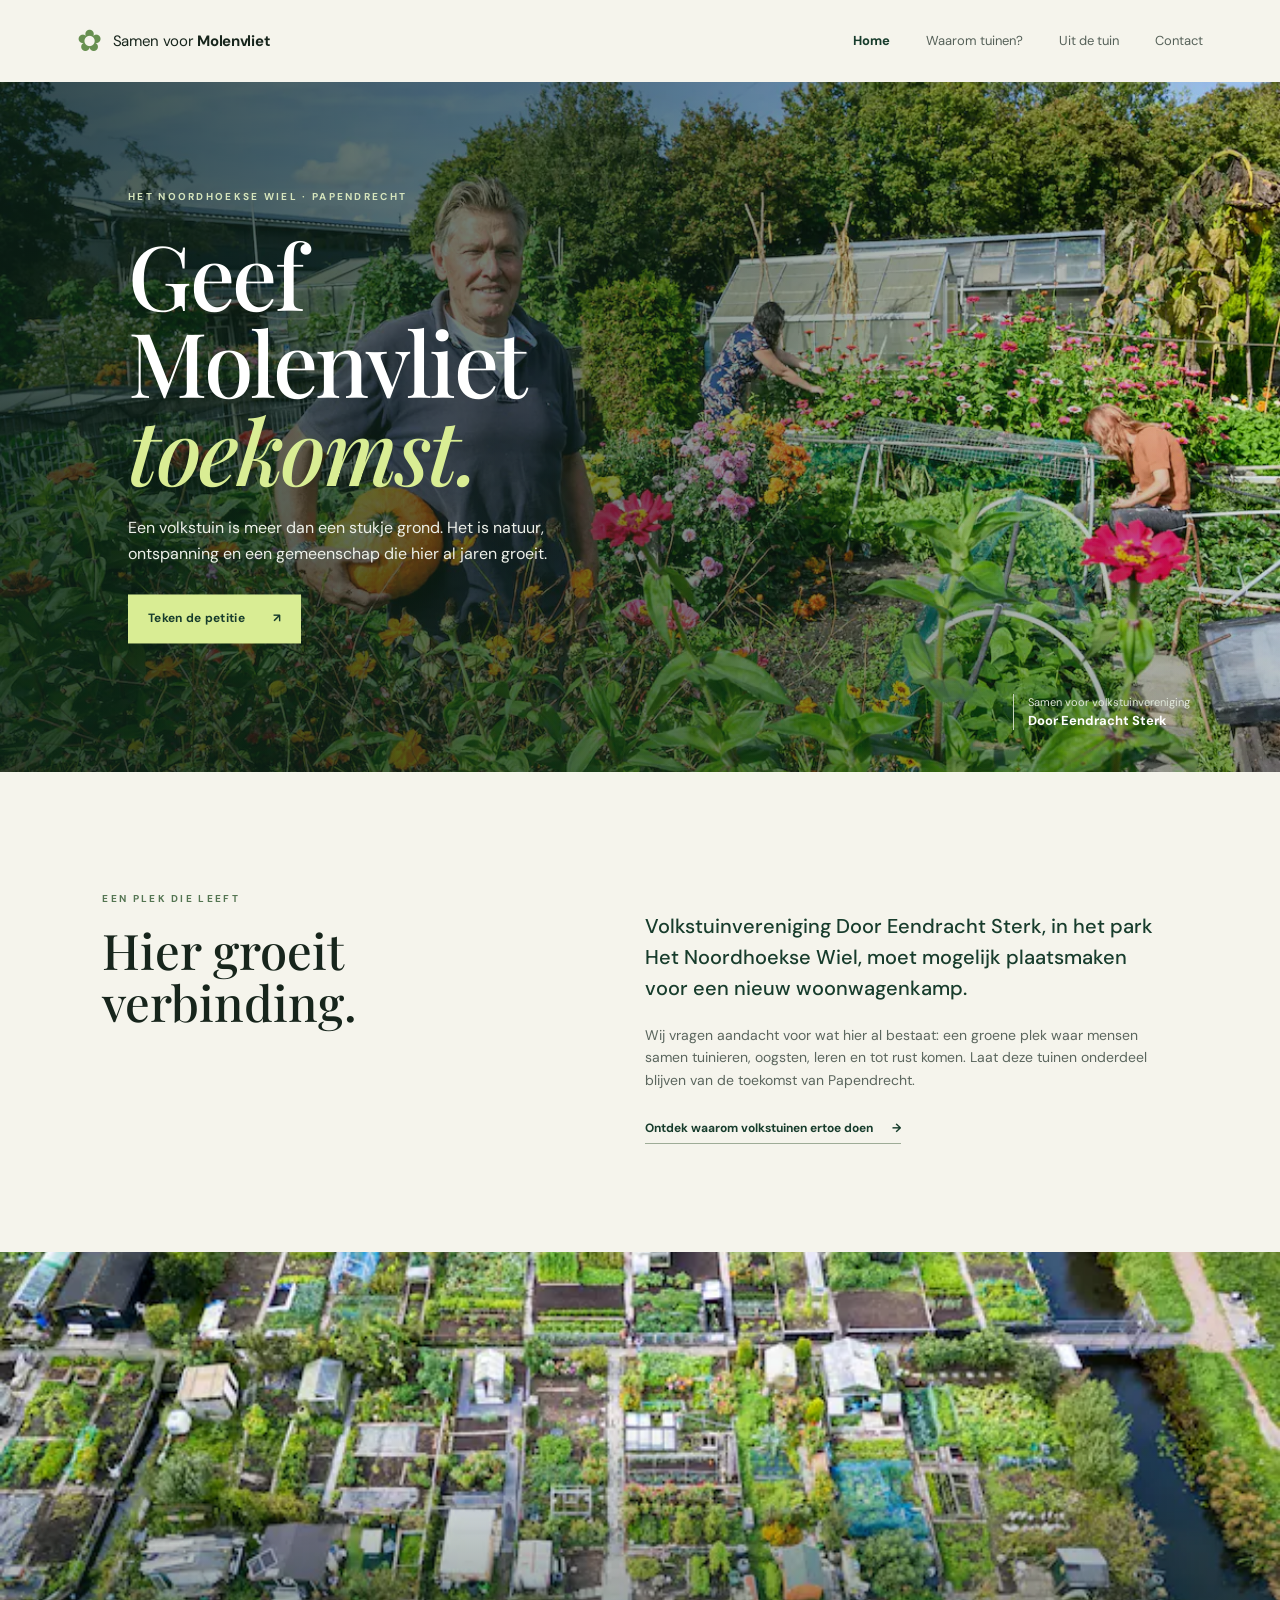
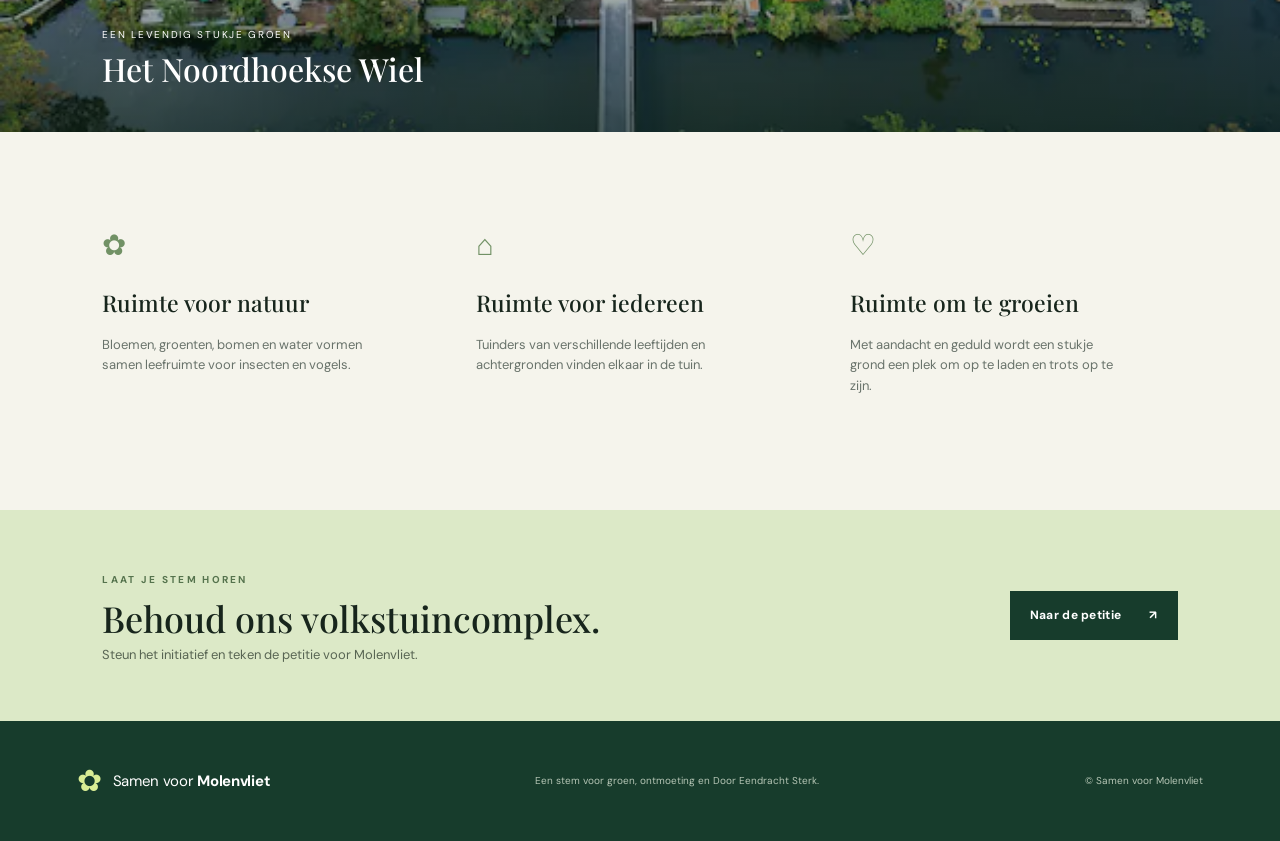
==== index.html @ 22848668 "Add files via upload" ====
<!doctype html>
<html lang="nl">
<head>
<meta charset="utf-8"><meta name="viewport" content="width=device-width,initial-scale=1">
<meta name="description" content="Samen voor Molenvliet: steun volkstuinvereniging Door Eendracht Sterk en het groene hart van het Noordhoekse Wiel.">
<title>Samen voor Molenvliet — Geef de tuinen toekomst</title><link rel="stylesheet" href="style.css">
</head>
<body>
<header class="site-header"><a class="brand" href="index.html"><span class="brand-mark">✿</span><span>Samen voor <b>Molenvliet</b></span></a><button class="menu-toggle" aria-label="Menu openen" aria-expanded="false">☰</button><nav class="nav"><a class="active" href="index.html">Home</a><a href="waarom.html">Waarom tuinen?</a><a href="verhalen.html">Uit de tuin</a><a href="contact.html">Contact</a></nav></header>
<main>
<section class="hero"><img class="hero-img" src="assets/tuinieren-samen.webp" alt="Tuinders werken tussen de bloemen en groenten in Molenvliet"><div class="hero-shade"></div><div class="hero-copy"><span class="eyebrow">Het Noordhoekse Wiel · Papendrecht</span><h1>Geef Molenvliet<br><em>toekomst.</em></h1><p>Een volkstuin is meer dan een stukje grond. Het is natuur, ontspanning en een gemeenschap die hier al jaren groeit.</p><a class="button button-lime" href="https://petities.nl/petities/behoud-ons-volkstuincomplex-molenvliet-in-papendrecht" target="_blank" rel="noopener">Teken de petitie <span>↗</span></a></div><div class="hero-note">Samen voor volkstuinvereniging<br><strong>Door Eendracht Sterk</strong></div></section>
<section class="intro section-wrap"><div><span class="eyebrow green">Een plek die leeft</span><h2>Hier groeit<br>verbinding.</h2></div><div class="intro-text"><p class="lead">Volkstuinvereniging Door Eendracht Sterk, in het park Het Noordhoekse Wiel, moet mogelijk plaatsmaken voor een nieuw woonwagenkamp.</p><p>Wij vragen aandacht voor wat hier al bestaat: een groene plek waar mensen samen tuinieren, oogsten, leren en tot rust komen. Laat deze tuinen onderdeel blijven van de toekomst van Papendrecht.</p><a class="text-link" href="waarom.html">Ontdek waarom volkstuinen ertoe doen <span>→</span></a></div></section>
<section class="photo-band"><img src="assets/volkstuinen-luchtfoto.webp" alt="Luchtfoto van volkstuinen langs het water"><div class="photo-caption"><span>Een levendig stukje groen</span><strong>Het Noordhoekse Wiel</strong></div></section>
<section class="values section-wrap"><div class="value-card"><span class="value-icon">✿</span><h3>Ruimte voor natuur</h3><p>Bloemen, groenten, bomen en water vormen samen leefruimte voor insecten en vogels.</p></div><div class="value-card"><span class="value-icon">⌂</span><h3>Ruimte voor iedereen</h3><p>Tuinders van verschillende leeftijden en achtergronden vinden elkaar in de tuin.</p></div><div class="value-card"><span class="value-icon">♡</span><h3>Ruimte om te groeien</h3><p>Met aandacht en geduld wordt een stukje grond een plek om op te laden en trots op te zijn.</p></div></section>
<section class="petition-strip"><div><span class="eyebrow">Laat je stem horen</span><h2>Behoud ons volkstuincomplex.</h2><p>Steun het initiatief en teken de petitie voor Molenvliet.</p></div><a class="button button-dark" href="https://petities.nl/petities/behoud-ons-volkstuincomplex-molenvliet-in-papendrecht" target="_blank" rel="noopener">Naar de petitie <span>↗</span></a></section>
</main><footer class="footer"><a class="brand" href="index.html"><span class="brand-mark">✿</span><span>Samen voor <b>Molenvliet</b></span></a><p>Een stem voor groen, ontmoeting en Door Eendracht Sterk.</p><span>© Samen voor Molenvliet</span></footer><script src="script.js"></script></body></html>
---- style.css ----
@import url('https://fonts.googleapis.com/css2?family=DM+Sans:wght@400;500;600;700&family=Playfair+Display:ital,wght@0,500;0,600;0,700;1,500;1,600&display=swap');
:root{--forest:#173c2c;--green:#426a4b;--lime:#d9ed94;--cream:#f5f4ec;--ink:#17251c;--muted:#667167;--white:#fff}*{box-sizing:border-box}html{scroll-behavior:smooth}body{margin:0;background:var(--cream);color:var(--ink);font-family:'DM Sans',sans-serif;line-height:1.6}a{color:inherit;text-decoration:none}.site-header{height:82px;display:flex;align-items:center;justify-content:space-between;padding:0 max(6vw,24px);background:var(--cream);position:relative;z-index:5}.brand{display:flex;align-items:center;gap:11px;font-size:15px;letter-spacing:-.3px}.brand b{font-weight:700}.brand-mark{color:#689051;font-size:30px;line-height:1}.nav{display:flex;gap:36px;align-items:center}.nav a{font-size:13px;color:#566159;transition:color .2s}.nav a:hover,.nav a.active{color:var(--forest);font-weight:700}.menu-toggle{display:none;border:0;background:none;font-size:24px;color:var(--forest)}.hero{height:min(690px,78vw);min-height:560px;position:relative;color:#fff;overflow:hidden}.hero-img,.hero-shade{position:absolute;inset:0;width:100%;height:100%;object-fit:cover}.hero-img{object-position:center 43%}.hero-shade{background:linear-gradient(90deg,rgba(12,34,24,.77) 0%,rgba(17,40,27,.55) 45%,rgba(13,30,21,.06) 100%),linear-gradient(0deg,rgba(11,29,21,.28),transparent 50%)}.hero-copy{position:absolute;left:max(10vw,36px);top:50%;transform:translateY(-53%);max-width:565px}.eyebrow{text-transform:uppercase;letter-spacing:2.3px;font-size:10px;font-weight:700;color:#d6e5bd}.eyebrow.green{color:#547552}.hero h1,.page-hero h1,.simple-heading h1,.contact-hero h1{font-family:'Playfair Display',serif;font-weight:500;font-size:clamp(56px,7vw,92px);line-height:.98;letter-spacing:-2.4px;margin:22px 0}.hero h1 em,.page-hero h1 em,.contact-hero h1 em{color:var(--lime);font-weight:500}.hero-copy p{font-size:16px;max-width:430px;color:#edf0e9;margin:0 0 28px}.button{display:inline-flex;align-items:center;justify-content:center;gap:28px;padding:15px 20px;font-size:12px;font-weight:700;letter-spacing:.3px;transition:transform .2s,background .2s}.button:hover{transform:translateY(-2px)}.button-lime{background:var(--lime);color:var(--forest)}.button-lime:hover{background:#e7f5b5}.button-dark{background:var(--forest);color:#fff}.button-dark:hover{background:#28583e}.hero-note{position:absolute;right:7vw;bottom:42px;font-size:11px;line-height:1.5;color:#e1e9db;border-left:1px solid #c9d5bd;padding-left:14px}.hero-note strong{font-size:13px;color:white}.section-wrap{width:min(1080px,84%);margin:0 auto}.intro{display:grid;grid-template-columns:.9fr 1.1fr;gap:10%;padding-top:112px;padding-bottom:108px}.intro h2,.petition-strip h2,.contact-box h2{font-family:'Playfair Display',serif;font-size:49px;line-height:1.07;font-weight:500;margin:14px 0}.intro-text{padding-top:7px;max-width:520px}.intro-text p{font-size:14px;color:#5b665e}.intro-text .lead{font-size:20px;line-height:1.55;color:var(--forest);font-weight:500}.text-link{display:inline-block;margin-top:14px;border-bottom:1px solid #9eac97;padding-bottom:5px;color:var(--forest);font-size:12px;font-weight:700}.text-link span{margin-left:16px}.photo-band{height:480px;position:relative;overflow:hidden}.photo-band img{width:100%;height:100%;object-fit:cover;object-position:center 53%}.photo-band:after{content:'';position:absolute;inset:35% 0 0;background:linear-gradient(0deg,rgba(11,35,23,.64),transparent)}.photo-caption{position:absolute;z-index:1;bottom:38px;left:8%;color:#fff;display:flex;flex-direction:column}.photo-caption span{text-transform:uppercase;letter-spacing:1.7px;font-size:10px}.photo-caption strong{font-family:'Playfair Display',serif;font-size:32px;font-weight:500}.values{display:grid;grid-template-columns:repeat(3,1fr);gap:46px;padding-top:90px;padding-bottom:100px}.value-icon{font-size:29px;color:#719165}.value-card h3{font-family:'Playfair Display',serif;font-size:23px;font-weight:500;margin:16px 0 6px}.value-card p{font-size:13px;color:#69736b;max-width:280px}.petition-strip{background:#dce9c7;padding:55px max(calc((100% - 1080px)/2),8%);display:flex;align-items:center;justify-content:space-between;gap:30px}.petition-strip .eyebrow{color:#55734d}.petition-strip h2{font-size:36px;margin:8px 0}.petition-strip p{font-size:13px;color:#586553;margin:0}.footer{min-height:120px;background:#173c2c;color:#e4ebdf;display:flex;align-items:center;justify-content:space-between;padding:28px max(6vw,24px);gap:22px}.footer .brand{color:#fff}.footer .brand-mark{color:var(--lime)}.footer p,.footer>span{font-size:10px;color:#b6c6b6}.page-hero,.contact-hero{min-height:480px;background:#e6ecd9;display:grid;grid-template-columns:1fr 1fr;align-items:center;padding:55px max(8vw,40px);gap:8%}.page-hero>div,.contact-hero>div{max-width:480px}.page-hero h1,.contact-hero h1{font-size:64px;color:var(--forest);margin:18px 0}.page-hero h1 em,.contact-hero h1 em{color:#6d8a5e}.page-hero p,.contact-hero p{color:#526253;font-size:15px;max-width:410px}.page-hero img,.contact-hero img{width:100%;height:365px;object-fit:cover}.reasons{padding-top:45px;padding-bottom:75px}.reason{display:grid;grid-template-columns:55px 1fr 35%;align-items:center;gap:32px;border-bottom:1px solid #d9ddd1;padding:33px 0}.reason>span{font-family:'Playfair Display',serif;color:#719165;font-size:22px;align-self:start;padding-top:6px}.reason h2{font-family:'Playfair Display',serif;font-weight:500;font-size:27px;margin:0 0 8px}.reason p{font-size:13px;color:#657067;max-width:520px;margin:0}.reason img{width:100%;height:170px;object-fit:cover}.simple-heading{text-align:center;padding:82px 20px 40px}.simple-heading h1{font-size:64px;color:var(--forest);margin:12px 0}.simple-heading p{max-width:550px;margin:0 auto;color:#657067;font-size:14px}.insta-grid{display:grid;grid-template-columns:1fr 1fr;gap:28px;padding-top:24px;padding-bottom:28px}.insta-card{background:white;box-shadow:0 10px 35px rgba(22,48,31,.07);padding:18px}.insta-head{display:flex;align-items:center;gap:12px;margin-bottom:14px}.insta-icon{font-size:30px;color:#719165}.insta-head div{display:flex;flex-direction:column;flex:1}.insta-head strong{font-size:12px}.insta-head div span{font-size:10px;color:#788279}.insta-head>a{color:#57734e;font-size:18px}.insta-card iframe{width:100%;height:430px;border:0;background:#f4f5f0}.insta-link{display:block;text-align:center;padding-top:12px;color:#4d7047;font-size:11px;font-weight:700}.feed-note{text-align:center;color:#768076;font-size:11px;margin:10px auto 44px;padding:0 20px}.photo-band.short{height:340px}.contact-hero{background:#e8eddd}.contact-hero img{height:390px}.contact-content{display:grid;grid-template-columns:1fr 1fr;gap:25px;padding-top:72px;padding-bottom:72px}.contact-box{background:#fff;padding:36px 38px;min-height:280px}.contact-box h2{font-size:35px}.contact-box p{font-size:13px;color:#69736b;max-width:390px}.contact-box .text-link{display:block;width:max-content}.contact-dark{background:var(--forest);color:#fff}.contact-dark .eyebrow{color:var(--lime)}.contact-dark p{color:#c7d3c9;margin-bottom:23px}.map-note{background:#e5ebdc;padding:28px 8%;display:flex;align-items:center;gap:16px;color:var(--forest)}.map-note>span{font-size:30px;color:#719165}.map-note strong{font-size:13px}.map-note p{font-size:11px;color:#68756a;margin:3px 0 0}
@media(max-width:760px){.site-header{height:70px;padding:0 22px}.menu-toggle{display:block}.nav{display:none;position:absolute;top:70px;left:0;right:0;background:var(--cream);padding:18px 22px 24px;flex-direction:column;align-items:flex-start;gap:18px;box-shadow:0 12px 15px #17251c12}.nav.open{display:flex}.hero{min-height:610px;height:calc(100svh - 70px);max-height:760px}.hero-img{object-position:58% center}.hero-shade{background:linear-gradient(90deg,rgba(12,34,24,.75),rgba(17,40,27,.27)),linear-gradient(0deg,rgba(11,29,21,.3),transparent 55%)}.hero-copy{left:25px;right:22px;top:46%;transform:translateY(-50%)}.hero h1{font-size:64px}.hero-copy p{font-size:14px}.hero-note{right:24px;bottom:23px}.section-wrap{width:88%}.intro{grid-template-columns:1fr;gap:18px;padding-top:72px;padding-bottom:70px}.intro h2{font-size:42px;margin-bottom:0}.intro-text .lead{font-size:18px}.photo-band{height:330px}.photo-caption{left:6%;bottom:24px}.photo-caption strong{font-size:26px}.values{grid-template-columns:1fr;gap:28px;padding-top:55px;padding-bottom:62px}.value-card{display:grid;grid-template-columns:42px 1fr;column-gap:10px}.value-card .value-icon{grid-row:span 2}.value-card h3{margin:0 0 4px}.value-card p{margin:0;max-width:none}.petition-strip{padding:38px 6%;align-items:flex-start;flex-direction:column}.petition-strip h2{font-size:31px}.footer{align-items:flex-start;flex-direction:column;gap:8px;padding:25px 22px}.footer p{margin:0}.page-hero,.contact-hero{grid-template-columns:1fr;padding:55px 7%;gap:25px}.page-hero h1,.contact-hero h1{font-size:53px}.page-hero img,.contact-hero img{height:270px}.reasons{padding-top:25px;padding-bottom:45px}.reason{grid-template-columns:35px 1fr;gap:12px;padding:26px 0}.reason img{grid-column:2;width:100%;height:180px;margin-top:8px}.reason h2{font-size:23px}.reason p{font-size:12px}.simple-heading{padding:65px 24px 25px}.simple-heading h1{font-size:53px}.insta-grid{grid-template-columns:1fr;gap:18px}.insta-card{padding:14px}.insta-card iframe{height:390px}.feed-note{line-height:1.5}.contact-content{grid-template-columns:1fr;padding-top:45px;padding-bottom:45px}.contact-box{padding:29px 25px;min-height:0}.map-note{padding:24px 7%}.photo-band.short{height:280px}}
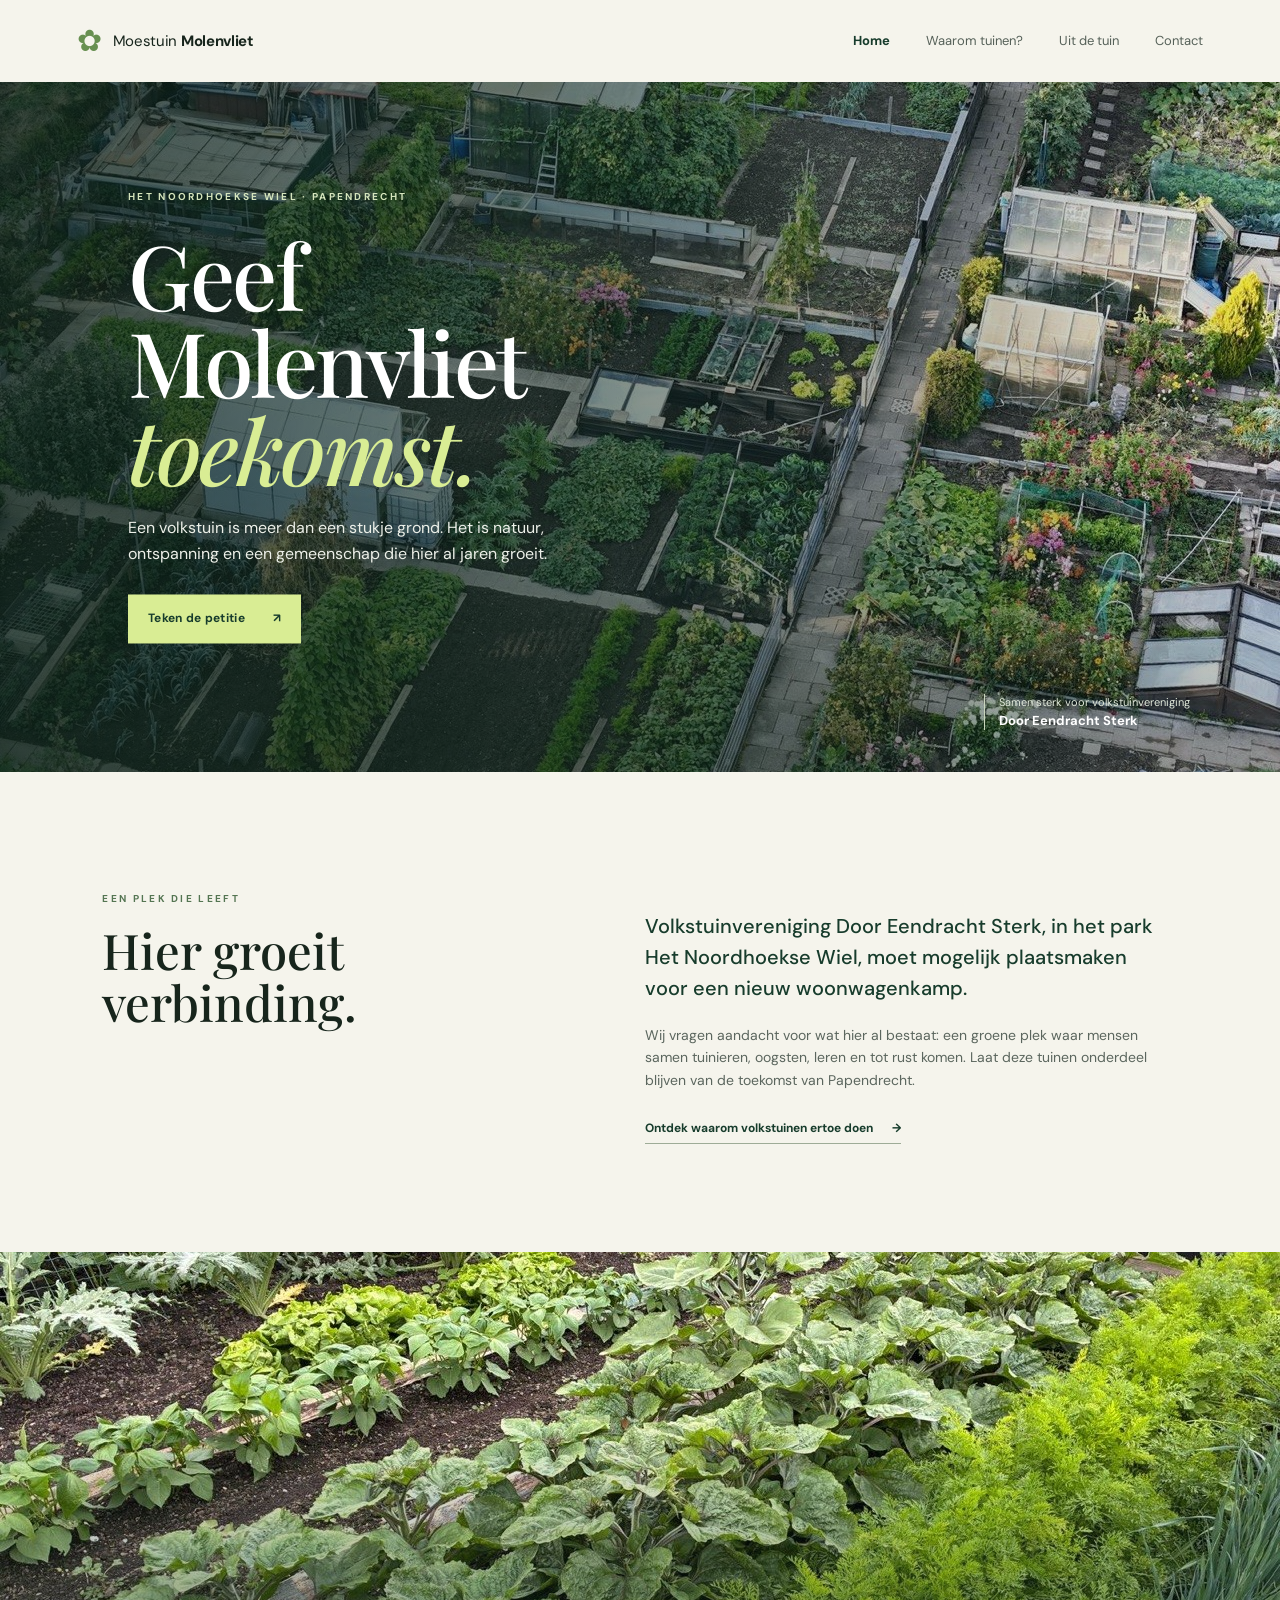
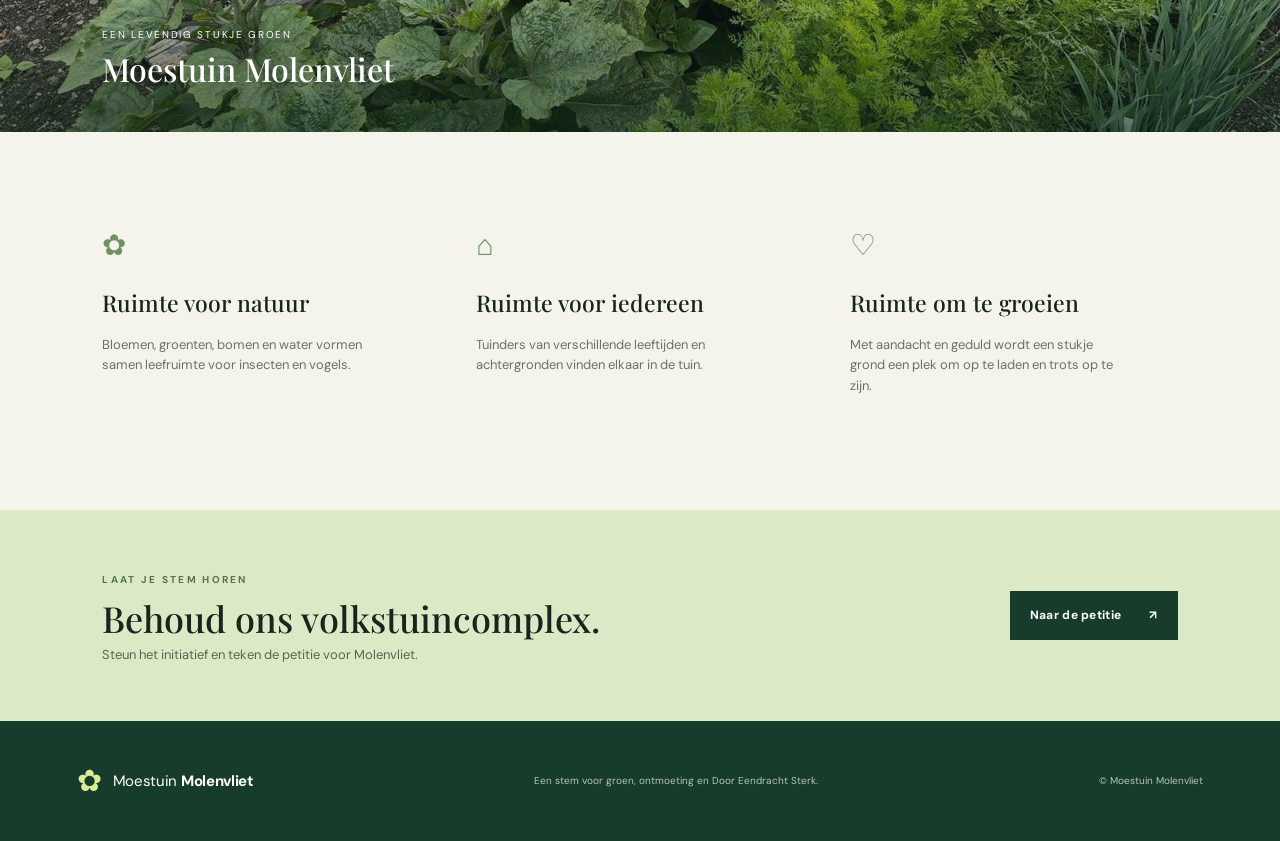
==== commit 75fdb6bc: "Add files via upload" ====
--- a/index.html
+++ b/index.html
@@ -2,15 +2,15 @@
 <html lang="nl">
 <head>
 <meta charset="utf-8"><meta name="viewport" content="width=device-width,initial-scale=1">
-<meta name="description" content="Samen voor Molenvliet: steun volkstuinvereniging Door Eendracht Sterk en het groene hart van het Noordhoekse Wiel.">
-<title>Samen voor Molenvliet — Geef de tuinen toekomst</title><link rel="stylesheet" href="style.css">
+<meta name="description" content="Moestuin Molenvliet: steun volkstuinvereniging Door Eendracht Sterk en het groene hart van het Noordhoekse Wiel.">
+<title>Moestuin Molenvliet — Geef de tuinen toekomst</title><link rel="stylesheet" href="style.css">
 </head>
 <body>
-<header class="site-header"><a class="brand" href="index.html"><span class="brand-mark">✿</span><span>Samen voor <b>Molenvliet</b></span></a><button class="menu-toggle" aria-label="Menu openen" aria-expanded="false">☰</button><nav class="nav"><a class="active" href="index.html">Home</a><a href="waarom.html">Waarom tuinen?</a><a href="verhalen.html">Uit de tuin</a><a href="contact.html">Contact</a></nav></header>
+<header class="site-header"><a class="brand" href="index.html"><span class="brand-mark">✿</span><span>Moestuin <b>Molenvliet</b></span></a><button class="menu-toggle" aria-label="Menu openen" aria-expanded="false">☰</button><nav class="nav"><a class="active" href="index.html">Home</a><a href="waarom.html">Waarom tuinen?</a><a href="verhalen.html">Uit de tuin</a><a href="contact.html">Contact</a></nav></header>
 <main>
-<section class="hero"><img class="hero-img" src="assets/tuinieren-samen.webp" alt="Tuinders werken tussen de bloemen en groenten in Molenvliet"><div class="hero-shade"></div><div class="hero-copy"><span class="eyebrow">Het Noordhoekse Wiel · Papendrecht</span><h1>Geef Molenvliet<br><em>toekomst.</em></h1><p>Een volkstuin is meer dan een stukje grond. Het is natuur, ontspanning en een gemeenschap die hier al jaren groeit.</p><a class="button button-lime" href="https://petities.nl/petities/behoud-ons-volkstuincomplex-molenvliet-in-papendrecht" target="_blank" rel="noopener">Teken de petitie <span>↗</span></a></div><div class="hero-note">Samen voor volkstuinvereniging<br><strong>Door Eendracht Sterk</strong></div></section>
+<section class="hero"><img class="hero-img" src="assets/moestuin-1.jpg" alt="Luchtfoto van de moestuinen in Molenvliet"><div class="hero-shade"></div><div class="hero-copy"><span class="eyebrow">Het Noordhoekse Wiel · Papendrecht</span><h1>Geef Molenvliet<br><em>toekomst.</em></h1><p>Een volkstuin is meer dan een stukje grond. Het is natuur, ontspanning en een gemeenschap die hier al jaren groeit.</p><a class="button button-lime" href="https://petities.nl/petities/behoud-ons-volkstuincomplex-molenvliet-in-papendrecht" target="_blank" rel="noopener">Teken de petitie <span>↗</span></a></div><div class="hero-note">Samen sterk voor volkstuinvereniging<br><strong>Door Eendracht Sterk</strong></div></section>
 <section class="intro section-wrap"><div><span class="eyebrow green">Een plek die leeft</span><h2>Hier groeit<br>verbinding.</h2></div><div class="intro-text"><p class="lead">Volkstuinvereniging Door Eendracht Sterk, in het park Het Noordhoekse Wiel, moet mogelijk plaatsmaken voor een nieuw woonwagenkamp.</p><p>Wij vragen aandacht voor wat hier al bestaat: een groene plek waar mensen samen tuinieren, oogsten, leren en tot rust komen. Laat deze tuinen onderdeel blijven van de toekomst van Papendrecht.</p><a class="text-link" href="waarom.html">Ontdek waarom volkstuinen ertoe doen <span>→</span></a></div></section>
-<section class="photo-band"><img src="assets/volkstuinen-luchtfoto.webp" alt="Luchtfoto van volkstuinen langs het water"><div class="photo-caption"><span>Een levendig stukje groen</span><strong>Het Noordhoekse Wiel</strong></div></section>
+<section class="photo-band"><img src="assets/tuin1.jpg" alt="Moestuinbedden vol groene groenten"><div class="photo-caption"><span>Een levendig stukje groen</span><strong>Moestuin Molenvliet</strong></div></section>
 <section class="values section-wrap"><div class="value-card"><span class="value-icon">✿</span><h3>Ruimte voor natuur</h3><p>Bloemen, groenten, bomen en water vormen samen leefruimte voor insecten en vogels.</p></div><div class="value-card"><span class="value-icon">⌂</span><h3>Ruimte voor iedereen</h3><p>Tuinders van verschillende leeftijden en achtergronden vinden elkaar in de tuin.</p></div><div class="value-card"><span class="value-icon">♡</span><h3>Ruimte om te groeien</h3><p>Met aandacht en geduld wordt een stukje grond een plek om op te laden en trots op te zijn.</p></div></section>
 <section class="petition-strip"><div><span class="eyebrow">Laat je stem horen</span><h2>Behoud ons volkstuincomplex.</h2><p>Steun het initiatief en teken de petitie voor Molenvliet.</p></div><a class="button button-dark" href="https://petities.nl/petities/behoud-ons-volkstuincomplex-molenvliet-in-papendrecht" target="_blank" rel="noopener">Naar de petitie <span>↗</span></a></section>
-</main><footer class="footer"><a class="brand" href="index.html"><span class="brand-mark">✿</span><span>Samen voor <b>Molenvliet</b></span></a><p>Een stem voor groen, ontmoeting en Door Eendracht Sterk.</p><span>© Samen voor Molenvliet</span></footer><script src="script.js"></script></body></html>
+</main><footer class="footer"><a class="brand" href="index.html"><span class="brand-mark">✿</span><span>Moestuin <b>Molenvliet</b></span></a><p>Een stem voor groen, ontmoeting en Door Eendracht Sterk.</p><span>© Moestuin Molenvliet</span></footer><script src="script.js"></script></body></html>
--- a/style.css
+++ b/style.css
@@ -1,3 +1,14 @@
 @import url('https://fonts.googleapis.com/css2?family=DM+Sans:wght@400;500;600;700&family=Playfair+Display:ital,wght@0,500;0,600;0,700;1,500;1,600&display=swap');
 :root{--forest:#173c2c;--green:#426a4b;--lime:#d9ed94;--cream:#f5f4ec;--ink:#17251c;--muted:#667167;--white:#fff}*{box-sizing:border-box}html{scroll-behavior:smooth}body{margin:0;background:var(--cream);color:var(--ink);font-family:'DM Sans',sans-serif;line-height:1.6}a{color:inherit;text-decoration:none}.site-header{height:82px;display:flex;align-items:center;justify-content:space-between;padding:0 max(6vw,24px);background:var(--cream);position:relative;z-index:5}.brand{display:flex;align-items:center;gap:11px;font-size:15px;letter-spacing:-.3px}.brand b{font-weight:700}.brand-mark{color:#689051;font-size:30px;line-height:1}.nav{display:flex;gap:36px;align-items:center}.nav a{font-size:13px;color:#566159;transition:color .2s}.nav a:hover,.nav a.active{color:var(--forest);font-weight:700}.menu-toggle{display:none;border:0;background:none;font-size:24px;color:var(--forest)}.hero{height:min(690px,78vw);min-height:560px;position:relative;color:#fff;overflow:hidden}.hero-img,.hero-shade{position:absolute;inset:0;width:100%;height:100%;object-fit:cover}.hero-img{object-position:center 43%}.hero-shade{background:linear-gradient(90deg,rgba(12,34,24,.77) 0%,rgba(17,40,27,.55) 45%,rgba(13,30,21,.06) 100%),linear-gradient(0deg,rgba(11,29,21,.28),transparent 50%)}.hero-copy{position:absolute;left:max(10vw,36px);top:50%;transform:translateY(-53%);max-width:565px}.eyebrow{text-transform:uppercase;letter-spacing:2.3px;font-size:10px;font-weight:700;color:#d6e5bd}.eyebrow.green{color:#547552}.hero h1,.page-hero h1,.simple-heading h1,.contact-hero h1{font-family:'Playfair Display',serif;font-weight:500;font-size:clamp(56px,7vw,92px);line-height:.98;letter-spacing:-2.4px;margin:22px 0}.hero h1 em,.page-hero h1 em,.contact-hero h1 em{color:var(--lime);font-weight:500}.hero-copy p{font-size:16px;max-width:430px;color:#edf0e9;margin:0 0 28px}.button{display:inline-flex;align-items:center;justify-content:center;gap:28px;padding:15px 20px;font-size:12px;font-weight:700;letter-spacing:.3px;transition:transform .2s,background .2s}.button:hover{transform:translateY(-2px)}.button-lime{background:var(--lime);color:var(--forest)}.button-lime:hover{background:#e7f5b5}.button-dark{background:var(--forest);color:#fff}.button-dark:hover{background:#28583e}.hero-note{position:absolute;right:7vw;bottom:42px;font-size:11px;line-height:1.5;color:#e1e9db;border-left:1px solid #c9d5bd;padding-left:14px}.hero-note strong{font-size:13px;color:white}.section-wrap{width:min(1080px,84%);margin:0 auto}.intro{display:grid;grid-template-columns:.9fr 1.1fr;gap:10%;padding-top:112px;padding-bottom:108px}.intro h2,.petition-strip h2,.contact-box h2{font-family:'Playfair Display',serif;font-size:49px;line-height:1.07;font-weight:500;margin:14px 0}.intro-text{padding-top:7px;max-width:520px}.intro-text p{font-size:14px;color:#5b665e}.intro-text .lead{font-size:20px;line-height:1.55;color:var(--forest);font-weight:500}.text-link{display:inline-block;margin-top:14px;border-bottom:1px solid #9eac97;padding-bottom:5px;color:var(--forest);font-size:12px;font-weight:700}.text-link span{margin-left:16px}.photo-band{height:480px;position:relative;overflow:hidden}.photo-band img{width:100%;height:100%;object-fit:cover;object-position:center 53%}.photo-band:after{content:'';position:absolute;inset:35% 0 0;background:linear-gradient(0deg,rgba(11,35,23,.64),transparent)}.photo-caption{position:absolute;z-index:1;bottom:38px;left:8%;color:#fff;display:flex;flex-direction:column}.photo-caption span{text-transform:uppercase;letter-spacing:1.7px;font-size:10px}.photo-caption strong{font-family:'Playfair Display',serif;font-size:32px;font-weight:500}.values{display:grid;grid-template-columns:repeat(3,1fr);gap:46px;padding-top:90px;padding-bottom:100px}.value-icon{font-size:29px;color:#719165}.value-card h3{font-family:'Playfair Display',serif;font-size:23px;font-weight:500;margin:16px 0 6px}.value-card p{font-size:13px;color:#69736b;max-width:280px}.petition-strip{background:#dce9c7;padding:55px max(calc((100% - 1080px)/2),8%);display:flex;align-items:center;justify-content:space-between;gap:30px}.petition-strip .eyebrow{color:#55734d}.petition-strip h2{font-size:36px;margin:8px 0}.petition-strip p{font-size:13px;color:#586553;margin:0}.footer{min-height:120px;background:#173c2c;color:#e4ebdf;display:flex;align-items:center;justify-content:space-between;padding:28px max(6vw,24px);gap:22px}.footer .brand{color:#fff}.footer .brand-mark{color:var(--lime)}.footer p,.footer>span{font-size:10px;color:#b6c6b6}.page-hero,.contact-hero{min-height:480px;background:#e6ecd9;display:grid;grid-template-columns:1fr 1fr;align-items:center;padding:55px max(8vw,40px);gap:8%}.page-hero>div,.contact-hero>div{max-width:480px}.page-hero h1,.contact-hero h1{font-size:64px;color:var(--forest);margin:18px 0}.page-hero h1 em,.contact-hero h1 em{color:#6d8a5e}.page-hero p,.contact-hero p{color:#526253;font-size:15px;max-width:410px}.page-hero img,.contact-hero img{width:100%;height:365px;object-fit:cover}.reasons{padding-top:45px;padding-bottom:75px}.reason{display:grid;grid-template-columns:55px 1fr 35%;align-items:center;gap:32px;border-bottom:1px solid #d9ddd1;padding:33px 0}.reason>span{font-family:'Playfair Display',serif;color:#719165;font-size:22px;align-self:start;padding-top:6px}.reason h2{font-family:'Playfair Display',serif;font-weight:500;font-size:27px;margin:0 0 8px}.reason p{font-size:13px;color:#657067;max-width:520px;margin:0}.reason img{width:100%;height:170px;object-fit:cover}.simple-heading{text-align:center;padding:82px 20px 40px}.simple-heading h1{font-size:64px;color:var(--forest);margin:12px 0}.simple-heading p{max-width:550px;margin:0 auto;color:#657067;font-size:14px}.insta-grid{display:grid;grid-template-columns:1fr 1fr;gap:28px;padding-top:24px;padding-bottom:28px}.insta-card{background:white;box-shadow:0 10px 35px rgba(22,48,31,.07);padding:18px}.insta-head{display:flex;align-items:center;gap:12px;margin-bottom:14px}.insta-icon{font-size:30px;color:#719165}.insta-head div{display:flex;flex-direction:column;flex:1}.insta-head strong{font-size:12px}.insta-head div span{font-size:10px;color:#788279}.insta-head>a{color:#57734e;font-size:18px}.insta-card iframe{width:100%;height:430px;border:0;background:#f4f5f0}.insta-link{display:block;text-align:center;padding-top:12px;color:#4d7047;font-size:11px;font-weight:700}.feed-note{text-align:center;color:#768076;font-size:11px;margin:10px auto 44px;padding:0 20px}.photo-band.short{height:340px}.contact-hero{background:#e8eddd}.contact-hero img{height:390px}.contact-content{display:grid;grid-template-columns:1fr 1fr;gap:25px;padding-top:72px;padding-bottom:72px}.contact-box{background:#fff;padding:36px 38px;min-height:280px}.contact-box h2{font-size:35px}.contact-box p{font-size:13px;color:#69736b;max-width:390px}.contact-box .text-link{display:block;width:max-content}.contact-dark{background:var(--forest);color:#fff}.contact-dark .eyebrow{color:var(--lime)}.contact-dark p{color:#c7d3c9;margin-bottom:23px}.map-note{background:#e5ebdc;padding:28px 8%;display:flex;align-items:center;gap:16px;color:var(--forest)}.map-note>span{font-size:30px;color:#719165}.map-note strong{font-size:13px}.map-note p{font-size:11px;color:#68756a;margin:3px 0 0}
 @media(max-width:760px){.site-header{height:70px;padding:0 22px}.menu-toggle{display:block}.nav{display:none;position:absolute;top:70px;left:0;right:0;background:var(--cream);padding:18px 22px 24px;flex-direction:column;align-items:flex-start;gap:18px;box-shadow:0 12px 15px #17251c12}.nav.open{display:flex}.hero{min-height:610px;height:calc(100svh - 70px);max-height:760px}.hero-img{object-position:58% center}.hero-shade{background:linear-gradient(90deg,rgba(12,34,24,.75),rgba(17,40,27,.27)),linear-gradient(0deg,rgba(11,29,21,.3),transparent 55%)}.hero-copy{left:25px;right:22px;top:46%;transform:translateY(-50%)}.hero h1{font-size:64px}.hero-copy p{font-size:14px}.hero-note{right:24px;bottom:23px}.section-wrap{width:88%}.intro{grid-template-columns:1fr;gap:18px;padding-top:72px;padding-bottom:70px}.intro h2{font-size:42px;margin-bottom:0}.intro-text .lead{font-size:18px}.photo-band{height:330px}.photo-caption{left:6%;bottom:24px}.photo-caption strong{font-size:26px}.values{grid-template-columns:1fr;gap:28px;padding-top:55px;padding-bottom:62px}.value-card{display:grid;grid-template-columns:42px 1fr;column-gap:10px}.value-card .value-icon{grid-row:span 2}.value-card h3{margin:0 0 4px}.value-card p{margin:0;max-width:none}.petition-strip{padding:38px 6%;align-items:flex-start;flex-direction:column}.petition-strip h2{font-size:31px}.footer{align-items:flex-start;flex-direction:column;gap:8px;padding:25px 22px}.footer p{margin:0}.page-hero,.contact-hero{grid-template-columns:1fr;padding:55px 7%;gap:25px}.page-hero h1,.contact-hero h1{font-size:53px}.page-hero img,.contact-hero img{height:270px}.reasons{padding-top:25px;padding-bottom:45px}.reason{grid-template-columns:35px 1fr;gap:12px;padding:26px 0}.reason img{grid-column:2;width:100%;height:180px;margin-top:8px}.reason h2{font-size:23px}.reason p{font-size:12px}.simple-heading{padding:65px 24px 25px}.simple-heading h1{font-size:53px}.insta-grid{grid-template-columns:1fr;gap:18px}.insta-card{padding:14px}.insta-card iframe{height:390px}.feed-note{line-height:1.5}.contact-content{grid-template-columns:1fr;padding-top:45px;padding-bottom:45px}.contact-box{padding:29px 25px;min-height:0}.map-note{padding:24px 7%}.photo-band.short{height:280px}}
+.reason-text-only{grid-template-columns:55px 1fr}.reason-text-only>div{grid-column:2}
+@media(max-width:760px){.reason-text-only{grid-template-columns:35px 1fr}.reason-text-only>div{grid-column:2}}
+.reason-gallery{display:grid;grid-template-columns:1fr 1fr;gap:9px}.reason-gallery img{width:100%;height:170px;object-fit:cover}.reason-education{align-items:start}
+@media(max-width:760px){.reason-gallery{grid-column:2;gap:8px}.reason-gallery img{height:140px}}
+.signup-section{display:grid;grid-template-columns:.8fr 1.2fr;gap:10%;padding-top:76px;padding-bottom:82px}.signup-intro h2{font-family:'Playfair Display',serif;font-weight:500;font-size:42px;line-height:1.08;margin:12px 0}.signup-intro p{font-size:14px;color:#637066;max-width:350px}.signup-form{display:grid;grid-template-columns:1fr;gap:9px;background:#fff;padding:30px 34px;box-shadow:0 10px 35px rgba(22,48,31,.05)}.signup-form label{font-weight:700;font-size:12px;color:var(--forest);margin-top:5px}.signup-form input,.signup-form textarea{width:100%;padding:12px 13px;background:#fafaf6;border:1px solid #d9dfd3;border-radius:0;color:var(--ink);font:inherit;font-size:13px}.signup-form input:focus,.signup-form textarea:focus{outline:2px solid #719165;outline-offset:1px}.signup-form textarea{resize:vertical}.signup-form button:disabled{opacity:.54;cursor:not-allowed;transform:none}.form-note{font-size:11px;color:#737d74;margin:2px 0 0;line-height:1.5}
+@media(max-width:760px){.signup-section{grid-template-columns:1fr;gap:22px;padding-top:48px;padding-bottom:50px}.signup-intro h2{font-size:36px}.signup-form{padding:24px 20px}}
+.jotform-embed{min-width:0;width:100%;background:#fff;padding:12px;box-shadow:0 10px 35px rgba(22,48,31,.05)}.jotform-embed iframe{max-width:100%}
+.reason img.togetherness-photo{object-position:center 58%}
+.contact-email-button{margin-top:12px}
+
+.reason img.education-photo{object-position:center 18%}
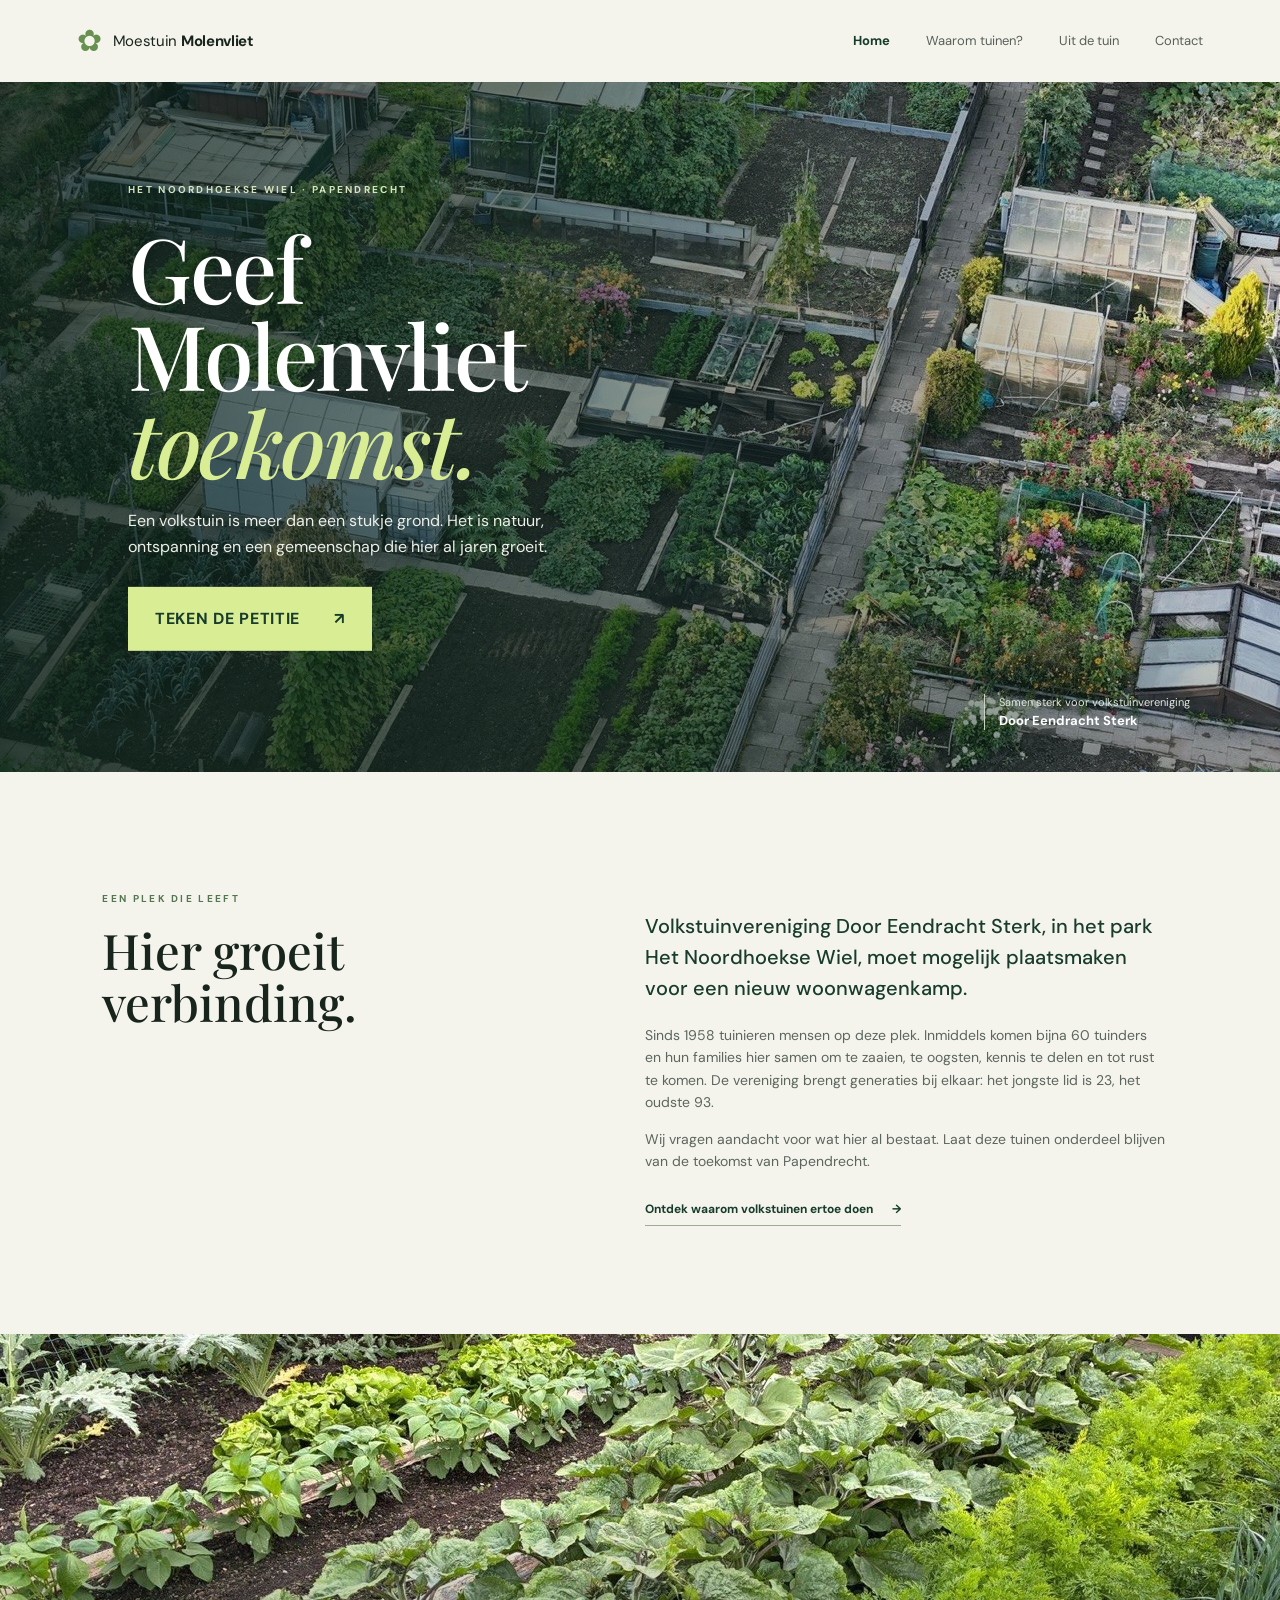
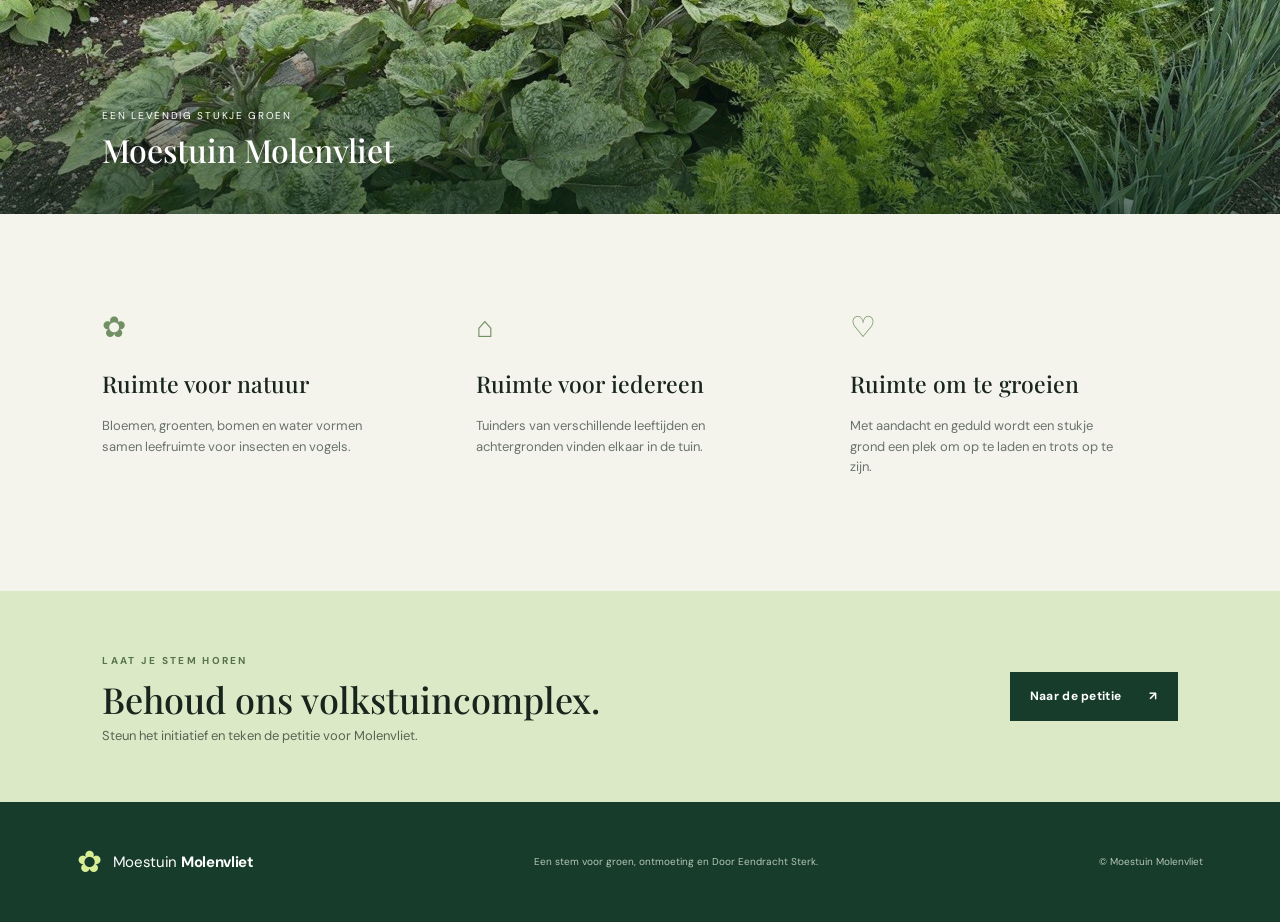
==== commit 750a0ad7: "Add files via upload" ====
--- a/index.html
+++ b/index.html
@@ -9,7 +9,7 @@
 <header class="site-header"><a class="brand" href="index.html"><span class="brand-mark">✿</span><span>Moestuin <b>Molenvliet</b></span></a><button class="menu-toggle" aria-label="Menu openen" aria-expanded="false">☰</button><nav class="nav"><a class="active" href="index.html">Home</a><a href="waarom.html">Waarom tuinen?</a><a href="verhalen.html">Uit de tuin</a><a href="contact.html">Contact</a></nav></header>
 <main>
 <section class="hero"><img class="hero-img" src="assets/moestuin-1.jpg" alt="Luchtfoto van de moestuinen in Molenvliet"><div class="hero-shade"></div><div class="hero-copy"><span class="eyebrow">Het Noordhoekse Wiel · Papendrecht</span><h1>Geef Molenvliet<br><em>toekomst.</em></h1><p>Een volkstuin is meer dan een stukje grond. Het is natuur, ontspanning en een gemeenschap die hier al jaren groeit.</p><a class="button button-lime" href="https://petities.nl/petities/behoud-ons-volkstuincomplex-molenvliet-in-papendrecht" target="_blank" rel="noopener">Teken de petitie <span>↗</span></a></div><div class="hero-note">Samen sterk voor volkstuinvereniging<br><strong>Door Eendracht Sterk</strong></div></section>
-<section class="intro section-wrap"><div><span class="eyebrow green">Een plek die leeft</span><h2>Hier groeit<br>verbinding.</h2></div><div class="intro-text"><p class="lead">Volkstuinvereniging Door Eendracht Sterk, in het park Het Noordhoekse Wiel, moet mogelijk plaatsmaken voor een nieuw woonwagenkamp.</p><p>Wij vragen aandacht voor wat hier al bestaat: een groene plek waar mensen samen tuinieren, oogsten, leren en tot rust komen. Laat deze tuinen onderdeel blijven van de toekomst van Papendrecht.</p><a class="text-link" href="waarom.html">Ontdek waarom volkstuinen ertoe doen <span>→</span></a></div></section>
+<section class="intro section-wrap"><div><span class="eyebrow green">Een plek die leeft</span><h2>Hier groeit<br>verbinding.</h2></div><div class="intro-text"><p class="lead">Volkstuinvereniging Door Eendracht Sterk, in het park Het Noordhoekse Wiel, moet mogelijk plaatsmaken voor een nieuw woonwagenkamp.</p><p>Sinds 1958 tuinieren mensen op deze plek. Inmiddels komen bijna 60 tuinders en hun families hier samen om te zaaien, te oogsten, kennis te delen en tot rust te komen. De vereniging brengt generaties bij elkaar: het jongste lid is 23, het oudste 93.</p><p>Wij vragen aandacht voor wat hier al bestaat. Laat deze tuinen onderdeel blijven van de toekomst van Papendrecht.</p><a class="text-link" href="waarom.html">Ontdek waarom volkstuinen ertoe doen <span>→</span></a></div></section>
 <section class="photo-band"><img src="assets/tuin1.jpg" alt="Moestuinbedden vol groene groenten"><div class="photo-caption"><span>Een levendig stukje groen</span><strong>Moestuin Molenvliet</strong></div></section>
 <section class="values section-wrap"><div class="value-card"><span class="value-icon">✿</span><h3>Ruimte voor natuur</h3><p>Bloemen, groenten, bomen en water vormen samen leefruimte voor insecten en vogels.</p></div><div class="value-card"><span class="value-icon">⌂</span><h3>Ruimte voor iedereen</h3><p>Tuinders van verschillende leeftijden en achtergronden vinden elkaar in de tuin.</p></div><div class="value-card"><span class="value-icon">♡</span><h3>Ruimte om te groeien</h3><p>Met aandacht en geduld wordt een stukje grond een plek om op te laden en trots op te zijn.</p></div></section>
 <section class="petition-strip"><div><span class="eyebrow">Laat je stem horen</span><h2>Behoud ons volkstuincomplex.</h2><p>Steun het initiatief en teken de petitie voor Molenvliet.</p></div><a class="button button-dark" href="https://petities.nl/petities/behoud-ons-volkstuincomplex-molenvliet-in-papendrecht" target="_blank" rel="noopener">Naar de petitie <span>↗</span></a></section>
--- a/style.css
+++ b/style.css
@@ -1,5 +1,5 @@
 @import url('https://fonts.googleapis.com/css2?family=DM+Sans:wght@400;500;600;700&family=Playfair+Display:ital,wght@0,500;0,600;0,700;1,500;1,600&display=swap');
-:root{--forest:#173c2c;--green:#426a4b;--lime:#d9ed94;--cream:#f5f4ec;--ink:#17251c;--muted:#667167;--white:#fff}*{box-sizing:border-box}html{scroll-behavior:smooth}body{margin:0;background:var(--cream);color:var(--ink);font-family:'DM Sans',sans-serif;line-height:1.6}a{color:inherit;text-decoration:none}.site-header{height:82px;display:flex;align-items:center;justify-content:space-between;padding:0 max(6vw,24px);background:var(--cream);position:relative;z-index:5}.brand{display:flex;align-items:center;gap:11px;font-size:15px;letter-spacing:-.3px}.brand b{font-weight:700}.brand-mark{color:#689051;font-size:30px;line-height:1}.nav{display:flex;gap:36px;align-items:center}.nav a{font-size:13px;color:#566159;transition:color .2s}.nav a:hover,.nav a.active{color:var(--forest);font-weight:700}.menu-toggle{display:none;border:0;background:none;font-size:24px;color:var(--forest)}.hero{height:min(690px,78vw);min-height:560px;position:relative;color:#fff;overflow:hidden}.hero-img,.hero-shade{position:absolute;inset:0;width:100%;height:100%;object-fit:cover}.hero-img{object-position:center 43%}.hero-shade{background:linear-gradient(90deg,rgba(12,34,24,.77) 0%,rgba(17,40,27,.55) 45%,rgba(13,30,21,.06) 100%),linear-gradient(0deg,rgba(11,29,21,.28),transparent 50%)}.hero-copy{position:absolute;left:max(10vw,36px);top:50%;transform:translateY(-53%);max-width:565px}.eyebrow{text-transform:uppercase;letter-spacing:2.3px;font-size:10px;font-weight:700;color:#d6e5bd}.eyebrow.green{color:#547552}.hero h1,.page-hero h1,.simple-heading h1,.contact-hero h1{font-family:'Playfair Display',serif;font-weight:500;font-size:clamp(56px,7vw,92px);line-height:.98;letter-spacing:-2.4px;margin:22px 0}.hero h1 em,.page-hero h1 em,.contact-hero h1 em{color:var(--lime);font-weight:500}.hero-copy p{font-size:16px;max-width:430px;color:#edf0e9;margin:0 0 28px}.button{display:inline-flex;align-items:center;justify-content:center;gap:28px;padding:15px 20px;font-size:12px;font-weight:700;letter-spacing:.3px;transition:transform .2s,background .2s}.button:hover{transform:translateY(-2px)}.button-lime{background:var(--lime);color:var(--forest)}.button-lime:hover{background:#e7f5b5}.button-dark{background:var(--forest);color:#fff}.button-dark:hover{background:#28583e}.hero-note{position:absolute;right:7vw;bottom:42px;font-size:11px;line-height:1.5;color:#e1e9db;border-left:1px solid #c9d5bd;padding-left:14px}.hero-note strong{font-size:13px;color:white}.section-wrap{width:min(1080px,84%);margin:0 auto}.intro{display:grid;grid-template-columns:.9fr 1.1fr;gap:10%;padding-top:112px;padding-bottom:108px}.intro h2,.petition-strip h2,.contact-box h2{font-family:'Playfair Display',serif;font-size:49px;line-height:1.07;font-weight:500;margin:14px 0}.intro-text{padding-top:7px;max-width:520px}.intro-text p{font-size:14px;color:#5b665e}.intro-text .lead{font-size:20px;line-height:1.55;color:var(--forest);font-weight:500}.text-link{display:inline-block;margin-top:14px;border-bottom:1px solid #9eac97;padding-bottom:5px;color:var(--forest);font-size:12px;font-weight:700}.text-link span{margin-left:16px}.photo-band{height:480px;position:relative;overflow:hidden}.photo-band img{width:100%;height:100%;object-fit:cover;object-position:center 53%}.photo-band:after{content:'';position:absolute;inset:35% 0 0;background:linear-gradient(0deg,rgba(11,35,23,.64),transparent)}.photo-caption{position:absolute;z-index:1;bottom:38px;left:8%;color:#fff;display:flex;flex-direction:column}.photo-caption span{text-transform:uppercase;letter-spacing:1.7px;font-size:10px}.photo-caption strong{font-family:'Playfair Display',serif;font-size:32px;font-weight:500}.values{display:grid;grid-template-columns:repeat(3,1fr);gap:46px;padding-top:90px;padding-bottom:100px}.value-icon{font-size:29px;color:#719165}.value-card h3{font-family:'Playfair Display',serif;font-size:23px;font-weight:500;margin:16px 0 6px}.value-card p{font-size:13px;color:#69736b;max-width:280px}.petition-strip{background:#dce9c7;padding:55px max(calc((100% - 1080px)/2),8%);display:flex;align-items:center;justify-content:space-between;gap:30px}.petition-strip .eyebrow{color:#55734d}.petition-strip h2{font-size:36px;margin:8px 0}.petition-strip p{font-size:13px;color:#586553;margin:0}.footer{min-height:120px;background:#173c2c;color:#e4ebdf;display:flex;align-items:center;justify-content:space-between;padding:28px max(6vw,24px);gap:22px}.footer .brand{color:#fff}.footer .brand-mark{color:var(--lime)}.footer p,.footer>span{font-size:10px;color:#b6c6b6}.page-hero,.contact-hero{min-height:480px;background:#e6ecd9;display:grid;grid-template-columns:1fr 1fr;align-items:center;padding:55px max(8vw,40px);gap:8%}.page-hero>div,.contact-hero>div{max-width:480px}.page-hero h1,.contact-hero h1{font-size:64px;color:var(--forest);margin:18px 0}.page-hero h1 em,.contact-hero h1 em{color:#6d8a5e}.page-hero p,.contact-hero p{color:#526253;font-size:15px;max-width:410px}.page-hero img,.contact-hero img{width:100%;height:365px;object-fit:cover}.reasons{padding-top:45px;padding-bottom:75px}.reason{display:grid;grid-template-columns:55px 1fr 35%;align-items:center;gap:32px;border-bottom:1px solid #d9ddd1;padding:33px 0}.reason>span{font-family:'Playfair Display',serif;color:#719165;font-size:22px;align-self:start;padding-top:6px}.reason h2{font-family:'Playfair Display',serif;font-weight:500;font-size:27px;margin:0 0 8px}.reason p{font-size:13px;color:#657067;max-width:520px;margin:0}.reason img{width:100%;height:170px;object-fit:cover}.simple-heading{text-align:center;padding:82px 20px 40px}.simple-heading h1{font-size:64px;color:var(--forest);margin:12px 0}.simple-heading p{max-width:550px;margin:0 auto;color:#657067;font-size:14px}.insta-grid{display:grid;grid-template-columns:1fr 1fr;gap:28px;padding-top:24px;padding-bottom:28px}.insta-card{background:white;box-shadow:0 10px 35px rgba(22,48,31,.07);padding:18px}.insta-head{display:flex;align-items:center;gap:12px;margin-bottom:14px}.insta-icon{font-size:30px;color:#719165}.insta-head div{display:flex;flex-direction:column;flex:1}.insta-head strong{font-size:12px}.insta-head div span{font-size:10px;color:#788279}.insta-head>a{color:#57734e;font-size:18px}.insta-card iframe{width:100%;height:430px;border:0;background:#f4f5f0}.insta-link{display:block;text-align:center;padding-top:12px;color:#4d7047;font-size:11px;font-weight:700}.feed-note{text-align:center;color:#768076;font-size:11px;margin:10px auto 44px;padding:0 20px}.photo-band.short{height:340px}.contact-hero{background:#e8eddd}.contact-hero img{height:390px}.contact-content{display:grid;grid-template-columns:1fr 1fr;gap:25px;padding-top:72px;padding-bottom:72px}.contact-box{background:#fff;padding:36px 38px;min-height:280px}.contact-box h2{font-size:35px}.contact-box p{font-size:13px;color:#69736b;max-width:390px}.contact-box .text-link{display:block;width:max-content}.contact-dark{background:var(--forest);color:#fff}.contact-dark .eyebrow{color:var(--lime)}.contact-dark p{color:#c7d3c9;margin-bottom:23px}.map-note{background:#e5ebdc;padding:28px 8%;display:flex;align-items:center;gap:16px;color:var(--forest)}.map-note>span{font-size:30px;color:#719165}.map-note strong{font-size:13px}.map-note p{font-size:11px;color:#68756a;margin:3px 0 0}
+:root{--forest:#173c2c;--green:#426a4b;--lime:#d9ed94;--cream:#f5f4ec;--ink:#17251c;--muted:#667167;--white:#fff}*{box-sizing:border-box}html{scroll-behavior:smooth}body{margin:0;background:var(--cream);color:var(--ink);font-family:'DM Sans',sans-serif;line-height:1.6}a{color:inherit;text-decoration:none}.site-header{height:82px;display:flex;align-items:center;justify-content:space-between;padding:0 max(6vw,24px);background:var(--cream);position:relative;z-index:5}.brand{display:flex;align-items:center;gap:11px;font-size:15px;letter-spacing:-.3px}.brand b{font-weight:700}.brand-mark{color:#689051;font-size:30px;line-height:1}.nav{display:flex;gap:36px;align-items:center}.nav a{font-size:13px;color:#566159;transition:color .2s}.nav a:hover,.nav a.active{color:var(--forest);font-weight:700}.menu-toggle{display:none;border:0;background:none;font-size:24px;color:var(--forest)}.hero{height:min(690px,78vw);min-height:560px;position:relative;color:#fff;overflow:hidden}.hero-img,.hero-shade{position:absolute;inset:0;width:100%;height:100%;object-fit:cover}.hero-img{object-position:center 43%}.hero-shade{background:linear-gradient(90deg,rgba(12,34,24,.77) 0%,rgba(17,40,27,.55) 45%,rgba(13,30,21,.06) 100%),linear-gradient(0deg,rgba(11,29,21,.28),transparent 50%)}.hero-copy{position:absolute;left:max(10vw,36px);top:50%;transform:translateY(-53%);max-width:565px}.eyebrow{text-transform:uppercase;letter-spacing:2.3px;font-size:10px;font-weight:700;color:#d6e5bd}.eyebrow.green{color:#547552}.hero h1,.page-hero h1,.simple-heading h1,.contact-hero h1{font-family:'Playfair Display',serif;font-weight:500;font-size:clamp(56px,7vw,92px);line-height:.98;letter-spacing:-2.4px;margin:22px 0}.hero h1 em,.page-hero h1 em,.contact-hero h1 em{color:var(--lime);font-weight:500}.hero-copy p{font-size:16px;max-width:430px;color:#edf0e9;margin:0 0 28px}.button{display:inline-flex;align-items:center;justify-content:center;gap:28px;padding:15px 20px;font-size:12px;font-weight:700;letter-spacing:.3px;transition:transform .2s,background .2s}.hero-copy .button{padding:19px 27px;font-size:16px;letter-spacing:.7px;text-transform:uppercase;gap:34px}.button:hover{transform:translateY(-2px)}.button-lime{background:var(--lime);color:var(--forest)}.button-lime:hover{background:#e7f5b5}.button-dark{background:var(--forest);color:#fff}.button-dark:hover{background:#28583e}.hero-note{position:absolute;right:7vw;bottom:42px;font-size:11px;line-height:1.5;color:#e1e9db;border-left:1px solid #c9d5bd;padding-left:14px}.hero-note strong{font-size:13px;color:white}.section-wrap{width:min(1080px,84%);margin:0 auto}.intro{display:grid;grid-template-columns:.9fr 1.1fr;gap:10%;padding-top:112px;padding-bottom:108px}.intro h2,.petition-strip h2,.contact-box h2{font-family:'Playfair Display',serif;font-size:49px;line-height:1.07;font-weight:500;margin:14px 0}.intro-text{padding-top:7px;max-width:520px}.intro-text p{font-size:14px;color:#5b665e}.intro-text .lead{font-size:20px;line-height:1.55;color:var(--forest);font-weight:500}.text-link{display:inline-block;margin-top:14px;border-bottom:1px solid #9eac97;padding-bottom:5px;color:var(--forest);font-size:12px;font-weight:700}.text-link span{margin-left:16px}.photo-band{height:480px;position:relative;overflow:hidden}.photo-band img{width:100%;height:100%;object-fit:cover;object-position:center 53%}.photo-band:after{content:'';position:absolute;inset:35% 0 0;background:linear-gradient(0deg,rgba(11,35,23,.64),transparent)}.photo-caption{position:absolute;z-index:1;bottom:38px;left:8%;color:#fff;display:flex;flex-direction:column}.photo-caption span{text-transform:uppercase;letter-spacing:1.7px;font-size:10px}.photo-caption strong{font-family:'Playfair Display',serif;font-size:32px;font-weight:500}.values{display:grid;grid-template-columns:repeat(3,1fr);gap:46px;padding-top:90px;padding-bottom:100px}.value-icon{font-size:29px;color:#719165}.value-card h3{font-family:'Playfair Display',serif;font-size:23px;font-weight:500;margin:16px 0 6px}.value-card p{font-size:13px;color:#69736b;max-width:280px}.petition-strip{background:#dce9c7;padding:55px max(calc((100% - 1080px)/2),8%);display:flex;align-items:center;justify-content:space-between;gap:30px}.petition-strip .eyebrow{color:#55734d}.petition-strip h2{font-size:36px;margin:8px 0}.petition-strip p{font-size:13px;color:#586553;margin:0}.footer{min-height:120px;background:#173c2c;color:#e4ebdf;display:flex;align-items:center;justify-content:space-between;padding:28px max(6vw,24px);gap:22px}.footer .brand{color:#fff}.footer .brand-mark{color:var(--lime)}.footer p,.footer>span{font-size:10px;color:#b6c6b6}.page-hero,.contact-hero{min-height:480px;background:#e6ecd9;display:grid;grid-template-columns:1fr 1fr;align-items:center;padding:55px max(8vw,40px);gap:8%}.page-hero>div,.contact-hero>div{max-width:480px}.page-hero h1,.contact-hero h1{font-size:64px;color:var(--forest);margin:18px 0}.page-hero h1 em,.contact-hero h1 em{color:#6d8a5e}.page-hero p,.contact-hero p{color:#526253;font-size:15px;max-width:410px}.page-hero img,.contact-hero img{width:100%;height:365px;object-fit:cover}.reasons{padding-top:45px;padding-bottom:75px}.reason{display:grid;grid-template-columns:55px 1fr 35%;align-items:center;gap:32px;border-bottom:1px solid #d9ddd1;padding:33px 0}.reason>span{font-family:'Playfair Display',serif;color:#719165;font-size:22px;align-self:start;padding-top:6px}.reason h2{font-family:'Playfair Display',serif;font-weight:500;font-size:27px;margin:0 0 8px}.reason p{font-size:13px;color:#657067;max-width:520px;margin:0}.reason img{width:100%;height:170px;object-fit:cover}.simple-heading{text-align:center;padding:82px 20px 40px}.simple-heading h1{font-size:64px;color:var(--forest);margin:12px 0}.simple-heading p{max-width:550px;margin:0 auto;color:#657067;font-size:14px}.insta-grid{display:grid;grid-template-columns:1fr 1fr;gap:28px;padding-top:24px;padding-bottom:28px}.insta-card{background:white;box-shadow:0 10px 35px rgba(22,48,31,.07);padding:18px}.insta-head{display:flex;align-items:center;gap:12px;margin-bottom:14px}.insta-icon{font-size:30px;color:#719165}.insta-head div{display:flex;flex-direction:column;flex:1}.insta-head strong{font-size:12px}.insta-head div span{font-size:10px;color:#788279}.insta-head>a{color:#57734e;font-size:18px}.insta-card iframe{width:100%;height:430px;border:0;background:#f4f5f0}.insta-link{display:block;text-align:center;padding-top:12px;color:#4d7047;font-size:11px;font-weight:700}.feed-note{text-align:center;color:#768076;font-size:11px;margin:10px auto 44px;padding:0 20px}.photo-band.short{height:340px}.contact-hero{background:#e8eddd}.contact-hero img{height:390px}.contact-content{display:grid;grid-template-columns:1fr 1fr;gap:25px;padding-top:72px;padding-bottom:72px}.contact-box{background:#fff;padding:36px 38px;min-height:280px}.contact-box h2{font-size:35px}.contact-box p{font-size:13px;color:#69736b;max-width:390px}.contact-box .text-link{display:block;width:max-content}.contact-dark{background:var(--forest);color:#fff}.contact-dark .eyebrow{color:var(--lime)}.contact-dark p{color:#c7d3c9;margin-bottom:23px}.map-note{background:#e5ebdc;padding:28px 8%;display:flex;align-items:center;gap:16px;color:var(--forest)}.map-note>span{font-size:30px;color:#719165}.map-note strong{font-size:13px}.map-note p{font-size:11px;color:#68756a;margin:3px 0 0}
 @media(max-width:760px){.site-header{height:70px;padding:0 22px}.menu-toggle{display:block}.nav{display:none;position:absolute;top:70px;left:0;right:0;background:var(--cream);padding:18px 22px 24px;flex-direction:column;align-items:flex-start;gap:18px;box-shadow:0 12px 15px #17251c12}.nav.open{display:flex}.hero{min-height:610px;height:calc(100svh - 70px);max-height:760px}.hero-img{object-position:58% center}.hero-shade{background:linear-gradient(90deg,rgba(12,34,24,.75),rgba(17,40,27,.27)),linear-gradient(0deg,rgba(11,29,21,.3),transparent 55%)}.hero-copy{left:25px;right:22px;top:46%;transform:translateY(-50%)}.hero h1{font-size:64px}.hero-copy p{font-size:14px}.hero-note{right:24px;bottom:23px}.section-wrap{width:88%}.intro{grid-template-columns:1fr;gap:18px;padding-top:72px;padding-bottom:70px}.intro h2{font-size:42px;margin-bottom:0}.intro-text .lead{font-size:18px}.photo-band{height:330px}.photo-caption{left:6%;bottom:24px}.photo-caption strong{font-size:26px}.values{grid-template-columns:1fr;gap:28px;padding-top:55px;padding-bottom:62px}.value-card{display:grid;grid-template-columns:42px 1fr;column-gap:10px}.value-card .value-icon{grid-row:span 2}.value-card h3{margin:0 0 4px}.value-card p{margin:0;max-width:none}.petition-strip{padding:38px 6%;align-items:flex-start;flex-direction:column}.petition-strip h2{font-size:31px}.footer{align-items:flex-start;flex-direction:column;gap:8px;padding:25px 22px}.footer p{margin:0}.page-hero,.contact-hero{grid-template-columns:1fr;padding:55px 7%;gap:25px}.page-hero h1,.contact-hero h1{font-size:53px}.page-hero img,.contact-hero img{height:270px}.reasons{padding-top:25px;padding-bottom:45px}.reason{grid-template-columns:35px 1fr;gap:12px;padding:26px 0}.reason img{grid-column:2;width:100%;height:180px;margin-top:8px}.reason h2{font-size:23px}.reason p{font-size:12px}.simple-heading{padding:65px 24px 25px}.simple-heading h1{font-size:53px}.insta-grid{grid-template-columns:1fr;gap:18px}.insta-card{padding:14px}.insta-card iframe{height:390px}.feed-note{line-height:1.5}.contact-content{grid-template-columns:1fr;padding-top:45px;padding-bottom:45px}.contact-box{padding:29px 25px;min-height:0}.map-note{padding:24px 7%}.photo-band.short{height:280px}}
 .reason-text-only{grid-template-columns:55px 1fr}.reason-text-only>div{grid-column:2}
 @media(max-width:760px){.reason-text-only{grid-template-columns:35px 1fr}.reason-text-only>div{grid-column:2}}
